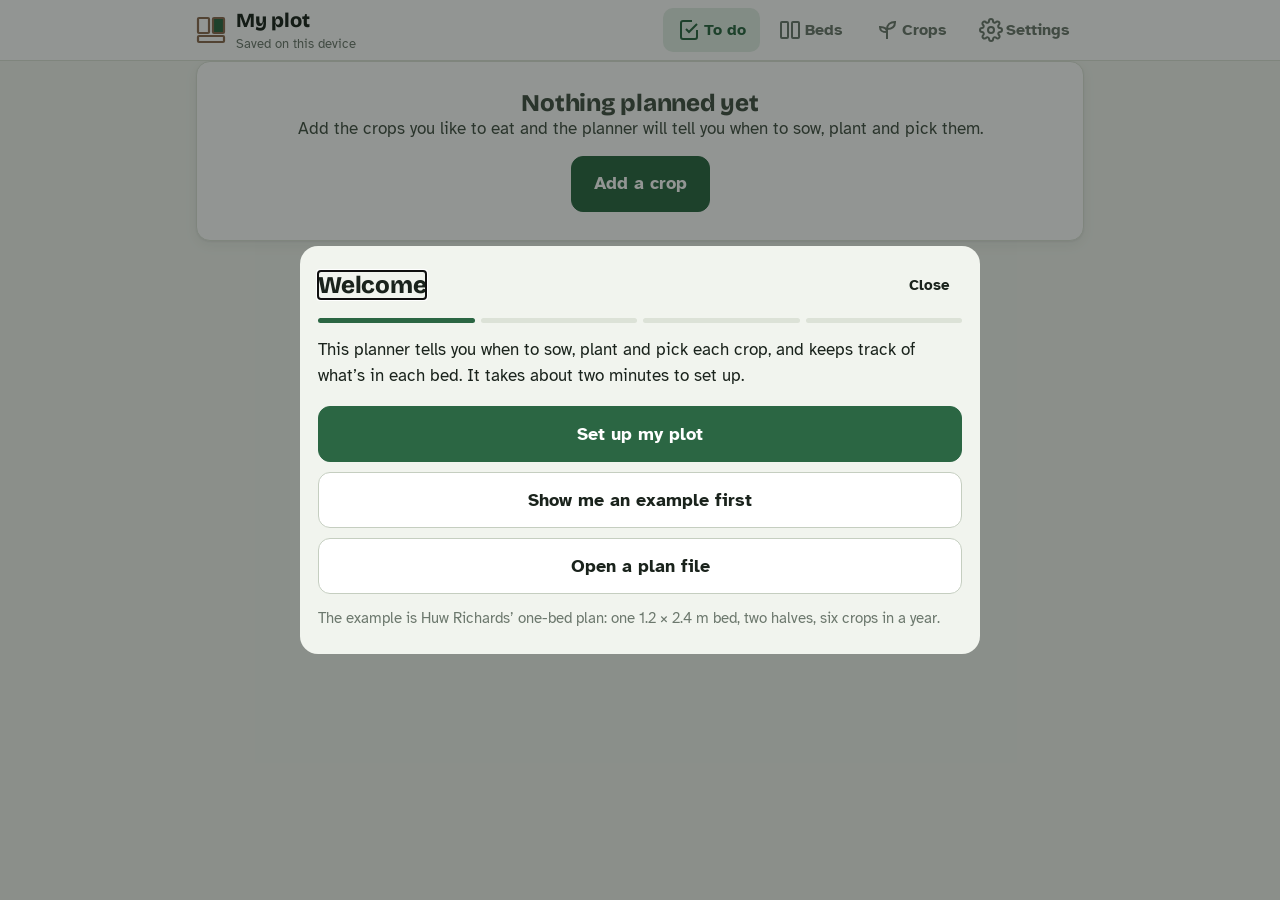
==== index.html @ 3b93f51f "Add the allotment planner site Simple planner (index.html), advanced planner in full/, crop guide fr" ====
<!doctype html>
<html lang="en">
<head>
<meta charset="utf-8">
<meta name="viewport" content="width=device-width,initial-scale=1,viewport-fit=cover">
<title>Allotment Planner</title>
<meta name="description" content="A simple planner for your allotment or veg beds: when to sow, plant and pick, using Huw Richards' and Real Seeds' sowing calendars.">
<meta name="theme-color" content="#2B6643">
<link rel="icon" href="favicon.svg">
<link rel="preload" href="fonts/atkinson-hyperlegible-latin-400-normal.woff2" as="font" type="font/woff2" crossorigin>
<link rel="stylesheet" href="style.css">
</head>
<body>
<header class="top">
  <div class="wrap">
    <div class="brand">
      <svg width="30" height="30" viewBox="0 0 30 30" aria-hidden="true"><rect x="2" y="3" width="11" height="15" rx="1" fill="none" stroke="#8A6A4F" stroke-width="2.2"/><rect x="17" y="3" width="11" height="15" rx="1" fill="#2B6643" stroke="#8A6A4F" stroke-width="2.2"/><rect x="2" y="21" width="26" height="6" rx="1" fill="none" stroke="#8A6A4F" stroke-width="2.2"/></svg>
      <div style="min-width:0"><b id="plan-name">Allotment Planner</b><div class="save-note" id="saved"></div></div>
    </div>
    <nav class="nav" aria-label="Main">
      <button data-view="todo"><svg viewBox="0 0 24 24" fill="none" stroke="currentColor" stroke-width="2" aria-hidden="true"><path d="M9 11l3 3 8-8"/><path d="M20 12v7a2 2 0 0 1-2 2H6a2 2 0 0 1-2-2V5a2 2 0 0 1 2-2h9"/></svg>To do</button>
      <button data-view="garden"><svg viewBox="0 0 24 24" fill="none" stroke="currentColor" stroke-width="2" aria-hidden="true"><rect x="3" y="4" width="7" height="16" rx="1"/><rect x="14" y="4" width="7" height="16" rx="1"/></svg>Beds</button>
      <button data-view="crops"><svg viewBox="0 0 24 24" fill="none" stroke="currentColor" stroke-width="2" aria-hidden="true"><path d="M12 21V11"/><path d="M12 11c0-4 3-7 8-7 0 5-3 7-8 7z"/><path d="M12 14c0-3-2-5-7-5 0 4 2 5 7 5z"/></svg>Crops</button>
      <button data-view="more"><svg viewBox="0 0 24 24" fill="none" stroke="currentColor" stroke-width="2" aria-hidden="true"><circle cx="12" cy="12" r="3"/><path d="M19.4 15a1.7 1.7 0 0 0 .3 1.8l.1.1a2 2 0 1 1-2.8 2.8l-.1-.1a1.7 1.7 0 0 0-1.8-.3 1.7 1.7 0 0 0-1 1.5V21a2 2 0 1 1-4 0v-.1a1.7 1.7 0 0 0-1.1-1.5 1.7 1.7 0 0 0-1.8.3l-.1.1a2 2 0 1 1-2.8-2.8l.1-.1a1.7 1.7 0 0 0 .3-1.8 1.7 1.7 0 0 0-1.5-1H3a2 2 0 1 1 0-4h.1a1.7 1.7 0 0 0 1.5-1.1 1.7 1.7 0 0 0-.3-1.8l-.1-.1a2 2 0 1 1 2.8-2.8l.1.1a1.7 1.7 0 0 0 1.8.3H9a1.7 1.7 0 0 0 1-1.5V3a2 2 0 1 1 4 0v.1a1.7 1.7 0 0 0 1 1.5 1.7 1.7 0 0 0 1.8-.3l.1-.1a2 2 0 1 1 2.8 2.8l-.1.1a1.7 1.7 0 0 0-.3 1.8V9a1.7 1.7 0 0 0 1.5 1H21a2 2 0 1 1 0 4h-.1a1.7 1.7 0 0 0-1.5 1z"/></svg>Settings</button>
    </nav>
  </div>
</header>
<div class="wrap"><p class="note warn" id="link-banner" hidden style="margin-top:14px">Your linked plan file needs permission again. <button class="btn small" data-act="reconnect">Reconnect</button></p></div>
<main class="wrap" id="main"><noscript>This planner needs JavaScript switched on.</noscript></main>
<script src="data/crops.js"></script>
<script src="data/realseeds.js"></script>
<script src="app.js"></script>
</body>
</html>
---- style.css ----
@font-face{font-family:"Atkinson Hyperlegible";font-weight:400;font-display:swap;src:url(fonts/atkinson-hyperlegible-latin-400-normal.woff2) format("woff2")}
@font-face{font-family:"Atkinson Hyperlegible";font-weight:700;font-display:swap;src:url(fonts/atkinson-hyperlegible-latin-700-normal.woff2) format("woff2")}
@font-face{font-family:"Bricolage Grotesque";font-weight:800;font-display:swap;src:url(fonts/bricolage-grotesque-latin-800-normal.woff2) format("woff2")}
@font-face{font-family:"IBM Plex Mono";font-weight:500;font-display:swap;src:url(fonts/ibm-plex-mono-latin-500-normal.woff2) format("woff2")}
:root{
  --paper:#F1F4EE;--sheet:#FFFFFF;--sheet-2:#F7F9F5;--ink:#1A231C;--ink-2:#435044;--ink-3:#6C786D;--rule:#DCE2D7;--rule-2:#C5CEC0;
  --leaf:#2B6643;--leaf-2:#235538;--leaf-soft:#E2EEE5;--leaf-ink:#FFFFFF;--timber:#8A6A4F;--soil:#ECE7DE;
  --warn:#8A5A00;--warn-soft:#FBF1D9;--alert:#AD3424;--alert-soft:#F8E3DF;--frost:#2A6A96;--frost-soft:#E2EEF6;
  --f-display:"Bricolage Grotesque","Avenir Next",system-ui,sans-serif;--f-body:"Atkinson Hyperlegible",system-ui,-apple-system,"Segoe UI",sans-serif;--f-mono:"IBM Plex Mono",ui-monospace,Menlo,monospace;
  --r:14px;--shadow:0 1px 2px rgba(26,35,28,.06),0 4px 14px rgba(26,35,28,.06);
  --fam-potatoes:#DDB872;--fam-legumes:#8DC28B;--fam-brassicas:#86B9C3;--fam-roots:#EE9F6A;--fam-alliums:#CBB0E0;--fam-cucurbits:#F1CA57;--fam-solanaceae:#E88A7E;--fam-salads:#C6E197;--fam-herbs:#7DCAB0;--fam-other:#C4BDB2;
}
@media (prefers-color-scheme:dark){:root:not([data-theme="light"]){
  --paper:#121813;--sheet:#1A211C;--sheet-2:#202922;--ink:#E8EEE7;--ink-2:#BAC6BA;--ink-3:#8E9C8F;--rule:#2E3830;--rule-2:#3C483E;
  --leaf:#7CC796;--leaf-2:#98D6AC;--leaf-soft:#20392A;--leaf-ink:#0E1A12;--timber:#B8967A;--soil:#2A2621;
  --warn:#E5B85A;--warn-soft:#3A2F17;--alert:#F08C7C;--alert-soft:#3D221D;--frost:#8EC2E8;--frost-soft:#1B2C38;
  --shadow:0 1px 2px rgba(0,0,0,.3);
}}
*{box-sizing:border-box}
[hidden]{display:none !important}
html{-webkit-text-size-adjust:100%}
body{margin:0;background:var(--paper);color:var(--ink);font:17px/1.5 var(--f-body);padding-bottom:calc(84px + env(safe-area-inset-bottom))}
h1,h2,h3{font-family:var(--f-display);font-weight:800;line-height:1.1;margin:0;letter-spacing:-.01em}
h1{font-size:clamp(28px,6vw,40px)}h2{font-size:24px}h3{font-size:19px}
p{margin:0}
a{color:var(--leaf)}
button,input,select,textarea{font:inherit;color:inherit}
.wrap{max-width:920px;margin:0 auto;padding:0 16px}
.muted{color:var(--ink-3)}.small{font-size:14.5px}.mono{font-family:var(--f-mono);font-size:.88em}

/* header & navigation */
.top{background:var(--sheet);border-bottom:1px solid var(--rule);position:sticky;top:0;z-index:20}
.top .wrap{display:flex;align-items:center;gap:12px;min-height:60px}
.brand{display:flex;align-items:center;gap:10px;min-width:0;flex:1}
.brand b{font-family:var(--f-display);font-size:20px;white-space:nowrap;overflow:hidden;text-overflow:ellipsis}
.nav{position:fixed;left:0;right:0;bottom:0;z-index:30;background:var(--sheet);border-top:1px solid var(--rule);display:flex;justify-content:center;padding-bottom:env(safe-area-inset-bottom)}
.nav button{flex:1;max-width:180px;appearance:none;border:0;background:none;padding:10px 4px 12px;display:flex;flex-direction:column;align-items:center;gap:3px;font-size:14px;font-weight:700;color:var(--ink-3);cursor:pointer;min-height:64px}
.nav button svg{width:24px;height:24px}
.nav button[aria-current="page"]{color:var(--leaf)}
@media (min-width:760px){
  body{padding-bottom:40px}
  .nav{position:static;border:0;background:none;padding:0;justify-content:flex-end;gap:4px}
  .nav button{flex:none;flex-direction:row;min-height:44px;padding:8px 14px;border-radius:10px;font-size:15.5px}
  .nav button[aria-current="page"]{background:var(--leaf-soft)}
  .top .nav{display:flex}
}
.save-note{font-size:13px;color:var(--ink-3);white-space:nowrap}

/* buttons & fields */
.btn{appearance:none;display:inline-flex;align-items:center;justify-content:center;gap:8px;min-height:46px;padding:10px 18px;border-radius:12px;border:1px solid var(--rule-2);background:var(--sheet);font-weight:700;cursor:pointer;text-decoration:none;color:var(--ink)}
.btn:hover{border-color:var(--ink-3)}
.btn.primary{background:var(--leaf);border-color:var(--leaf);color:var(--leaf-ink)}
.btn.primary:hover{background:var(--leaf-2)}
.btn.big{min-height:56px;font-size:18px;padding:12px 22px}
.btn.small{min-height:38px;padding:6px 12px;font-size:15px}
.btn.ghost{border-color:transparent;background:none}
.btn.danger{color:var(--alert)}
.btn:focus-visible,.chip:focus-visible,.tile:focus-visible,.nav button:focus-visible,.job input:focus-visible{outline:3px solid var(--frost);outline-offset:2px}
.row{display:flex;gap:10px;flex-wrap:wrap;align-items:center}
.field{display:flex;flex-direction:column;gap:6px;margin-bottom:14px}
.field>label,.label{font-weight:700;font-size:15px;color:var(--ink-2)}
input[type=text],input[type=number],input[type=date],input[type=search],select{min-height:48px;padding:10px 12px;border:1px solid var(--rule-2);border-radius:10px;background:var(--sheet);width:100%}
.grid2{display:grid;grid-template-columns:repeat(2,minmax(0,1fr));gap:12px}
.grid3{display:grid;grid-template-columns:repeat(3,minmax(0,1fr));gap:10px}
@media (max-width:520px){.grid2{grid-template-columns:minmax(0,1fr)}}
.chips{display:flex;flex-wrap:wrap;gap:8px}
.chip{appearance:none;border:1px solid var(--rule-2);background:var(--sheet);border-radius:999px;padding:8px 14px;min-height:42px;cursor:pointer;font-weight:700;font-size:15px;display:inline-flex;align-items:center;gap:6px}
.chip small{font-weight:400;color:var(--ink-3)}
.chip[aria-pressed="true"]{background:var(--leaf);border-color:var(--leaf);color:var(--leaf-ink)}
.chip[aria-pressed="true"] small{color:inherit;opacity:.85}
.scroll-x{display:flex;gap:8px;overflow-x:auto;padding-bottom:4px;scrollbar-width:none}.scroll-x::-webkit-scrollbar{display:none}.scroll-x .chip{flex:none}

/* cards */
main{padding-top:22px}
.card{background:var(--sheet);border:1px solid var(--rule);border-radius:var(--r);padding:18px;box-shadow:var(--shadow);margin-bottom:16px}
.card-h{display:flex;justify-content:space-between;align-items:baseline;gap:10px;flex-wrap:wrap;margin-bottom:10px}
.hero{display:flex;justify-content:space-between;gap:12px;align-items:flex-end;flex-wrap:wrap;margin-bottom:18px}
.eyebrow{font-family:var(--f-mono);font-size:12.5px;letter-spacing:.08em;text-transform:uppercase;color:var(--ink-3);margin-bottom:6px}
.note{padding:12px 14px;border-radius:12px;background:var(--leaf-soft);font-size:15.5px}
.note.warn{background:var(--warn-soft)}
.note.frost{background:var(--frost-soft)}
.empty{text-align:center;padding:28px 12px;color:var(--ink-2)}
.empty .btn{margin-top:14px}

/* jobs */
.jobs{list-style:none;margin:0;padding:0}
.job{display:flex;gap:14px;align-items:flex-start;padding:12px 0;border-top:1px solid var(--rule)}
.job:first-child{border-top:0}
.job input{width:28px;height:28px;flex:none;margin-top:1px;accent-color:var(--leaf)}
.job label{flex:1;min-width:0;cursor:pointer}
.job b{display:block;font-size:17.5px}
.job .meta{display:block;font-size:14.5px;color:var(--ink-2)}
.job.done b{text-decoration:line-through;color:var(--ink-3)}
.kind{display:inline-block;font-family:var(--f-mono);font-size:11.5px;letter-spacing:.06em;text-transform:uppercase;padding:2px 7px;border-radius:6px;margin-right:6px;vertical-align:2px;background:var(--sheet-2);border:1px solid var(--rule)}
.kind.sow{background:var(--leaf-soft);border-color:transparent;color:var(--leaf)}
.kind.plant{background:var(--frost-soft);border-color:transparent;color:var(--frost)}
.kind.harvest{background:var(--warn-soft);border-color:transparent;color:var(--warn)}
.week-h{font-family:var(--f-mono);font-size:13px;letter-spacing:.06em;text-transform:uppercase;color:var(--ink-3);margin:16px 0 2px}

/* garden */
.beds{display:grid;grid-template-columns:repeat(auto-fill,minmax(260px,1fr));gap:16px}
.bed{background:var(--sheet);border:1px solid var(--rule);border-radius:var(--r);padding:14px;box-shadow:var(--shadow)}
.bed-h{display:flex;justify-content:space-between;align-items:baseline;margin-bottom:10px;gap:8px}
.plot{display:flex;gap:4px;border:4px solid var(--timber);border-radius:6px;background:var(--soil);padding:4px;min-height:120px}
.part{flex:1;appearance:none;border:0;border-radius:4px;padding:8px 6px;cursor:pointer;display:flex;flex-direction:column;justify-content:center;align-items:center;text-align:center;gap:2px;background:transparent;color:var(--ink);min-width:0;font-size:14.5px;line-height:1.2}
.part.free{border:2px dashed var(--rule-2);color:var(--ink-3)}
.part b{font-size:15px;overflow-wrap:break-word;hyphens:auto;max-width:100%}
.plot.many .part{padding:6px 2px}.plot.many .part b{font-size:12px}.plot.many .part small{display:none}
.part .letter{font-family:var(--f-mono);font-size:11px;opacity:.75}
.part.picking{background-image:repeating-linear-gradient(45deg,transparent 0 6px,rgba(26,35,28,.14) 6px 8px)}
.part:not(.free){color:#16201A}
.strip{margin-top:10px;display:grid;gap:4px}
.strip-row{display:grid;grid-template-columns:18px 1fr;gap:6px;align-items:center}
.strip-row span{font-family:var(--f-mono);font-size:11px;color:var(--ink-3)}
.track{position:relative;height:18px;background:var(--sheet-2);border-radius:4px;overflow:hidden}
.track i{position:absolute;top:0;bottom:0;border-radius:3px}
.track .now{position:absolute;top:-2px;bottom:-2px;width:2px;background:var(--alert)}
.months{display:grid;grid-template-columns:repeat(15,1fr);margin-left:24px;font-family:var(--f-mono);font-size:10px;color:var(--ink-3)}
.fam-potatoes{background:var(--fam-potatoes)}.fam-legumes{background:var(--fam-legumes)}.fam-brassicas{background:var(--fam-brassicas)}.fam-roots{background:var(--fam-roots)}.fam-alliums{background:var(--fam-alliums)}.fam-cucurbits{background:var(--fam-cucurbits)}.fam-solanaceae{background:var(--fam-solanaceae)}.fam-salads{background:var(--fam-salads)}.fam-herbs{background:var(--fam-herbs)}.fam-other{background:var(--fam-other)}
.dot{display:inline-block;width:12px;height:12px;border-radius:50%;margin-right:6px;vertical-align:-1px}

/* crops list */
.plist{list-style:none;padding:0;margin:0;display:grid;gap:10px}
.pcard{appearance:none;width:100%;text-align:left;background:var(--sheet);border:1px solid var(--rule);border-left:6px solid var(--fam,var(--rule));border-radius:12px;padding:12px 14px;cursor:pointer;display:block}
.pcard:hover{border-color:var(--ink-3);border-left-color:var(--fam,var(--rule))}
.pcard b{font-size:17px}
.pcard .when{font-family:var(--f-mono);font-size:13px;color:var(--ink-2);display:block;margin-top:4px}
.flag{display:inline-block;font-size:12.5px;font-weight:700;padding:1px 8px;border-radius:999px;background:var(--warn-soft);color:var(--warn);margin-left:6px}
.flag.bad{background:var(--alert-soft);color:var(--alert)}

/* crop picker */
.tiles{display:grid;grid-template-columns:repeat(auto-fill,minmax(150px,1fr));gap:8px}
.tile{appearance:none;text-align:left;background:var(--sheet);border:1px solid var(--rule-2);border-radius:12px;padding:10px 12px;cursor:pointer;min-height:58px;display:flex;align-items:center;gap:8px;font-weight:700;font-size:15.5px;line-height:1.2}
.tile[aria-pressed="true"]{border-color:var(--leaf);box-shadow:inset 0 0 0 2px var(--leaf);background:var(--leaf-soft)}
.tile .dot{flex:none;margin:0}

/* sowing calendar strip */
.cal{display:grid;grid-template-columns:92px repeat(12,1fr);gap:2px;font-size:12px;align-items:center}
.cal .m{text-align:center;font-family:var(--f-mono);color:var(--ink-3);font-size:11px}
.cal .src{font-weight:700;color:var(--ink-2);font-size:12.5px;line-height:1.1}
.cal .c{height:20px;border-radius:3px;background:var(--sheet-2);display:grid;grid-template-columns:1fr 1fr;overflow:hidden}
.cal .c i{display:block}
.cal i.s{background:#4FBF6A}.cal i.sc{background:#2B6643}.cal i.sm{background:#BCE6C6}.cal i.h{background:#4FA8D8}.cal i.hm{background:#BEDDF0}
.legend{display:flex;flex-wrap:wrap;gap:6px 14px;font-size:13px;color:var(--ink-2);margin-top:8px}
.legend i{display:inline-block;width:14px;height:10px;border-radius:2px;margin-right:5px}
.vlist{list-style:none;padding:0;margin:0;max-height:260px;overflow:auto;border:1px solid var(--rule);border-radius:10px}
.vlist li{padding:8px 12px;border-top:1px solid var(--rule);display:flex;justify-content:space-between;gap:10px;font-size:15px}
.vlist li:first-child{border-top:0}
.vlist label{display:flex;gap:8px;align-items:center;cursor:pointer;flex:1}

/* sheet (dialog) */
.sheet-wrap{position:fixed;inset:0;z-index:50;display:flex;align-items:flex-end;justify-content:center}
.scrim{position:absolute;inset:0;background:rgba(14,20,16,.45)}
.sheet{position:relative;background:var(--paper);width:min(680px,100%);max-height:92vh;overflow:auto;border-radius:18px 18px 0 0;padding:20px 18px calc(24px + env(safe-area-inset-bottom))}
@media (min-width:760px){.sheet-wrap{align-items:center}.sheet{border-radius:18px;max-height:88vh}}
.sheet-h{display:flex;justify-content:space-between;align-items:center;gap:10px;margin-bottom:14px}
.sheet .foot{display:flex;gap:10px;flex-wrap:wrap;justify-content:flex-end;margin-top:18px;position:sticky;bottom:-24px;background:var(--paper);padding:12px 0 4px}
.steps{display:flex;gap:6px;margin-bottom:14px}.steps i{flex:1;height:5px;border-radius:3px;background:var(--rule)}.steps i.on{background:var(--leaf)}
.dates{display:grid;grid-template-columns:repeat(4,minmax(0,1fr));gap:8px;margin:10px 0}
.dates div{background:var(--sheet);border:1px solid var(--rule);border-radius:10px;padding:8px 10px}
.dates small{display:block;color:var(--ink-3);font-size:12.5px}
.dates b{font-family:var(--f-mono);font-size:14px;font-weight:500}
@media (max-width:520px){.dates{grid-template-columns:repeat(2,minmax(0,1fr))}}
.toast{position:fixed;left:50%;transform:translateX(-50%);bottom:calc(92px + env(safe-area-inset-bottom));z-index:60;background:var(--ink);color:var(--paper);padding:12px 16px;border-radius:12px;display:flex;gap:12px;align-items:center;max-width:calc(100% - 32px);box-shadow:var(--shadow)}
.toast button{appearance:none;background:none;border:0;color:inherit;font-weight:700;text-decoration:underline;cursor:pointer}
@media (min-width:760px){.toast{bottom:24px}}
.region-list{display:grid;gap:8px}
.region-list .chip{border-radius:12px;justify-content:space-between;width:100%;min-height:52px}
.bed-edit{display:grid;grid-template-columns:minmax(0,1.3fr) minmax(0,.7fr) minmax(0,.7fr) minmax(0,.9fr) minmax(0,1.1fr) auto;gap:8px;align-items:end;margin-bottom:10px}
.bed-edit .field{margin:0}
@media (max-width:560px){.bed-edit{grid-template-columns:1fr 1fr;border-bottom:1px solid var(--rule);padding-bottom:10px}}
.sr{position:absolute;width:1px;height:1px;overflow:hidden;clip:rect(0 0 0 0)}
@media print{.top,.nav,.toast,.no-print{display:none !important}body{background:#fff;padding:0}.card,.bed{box-shadow:none;break-inside:avoid}}
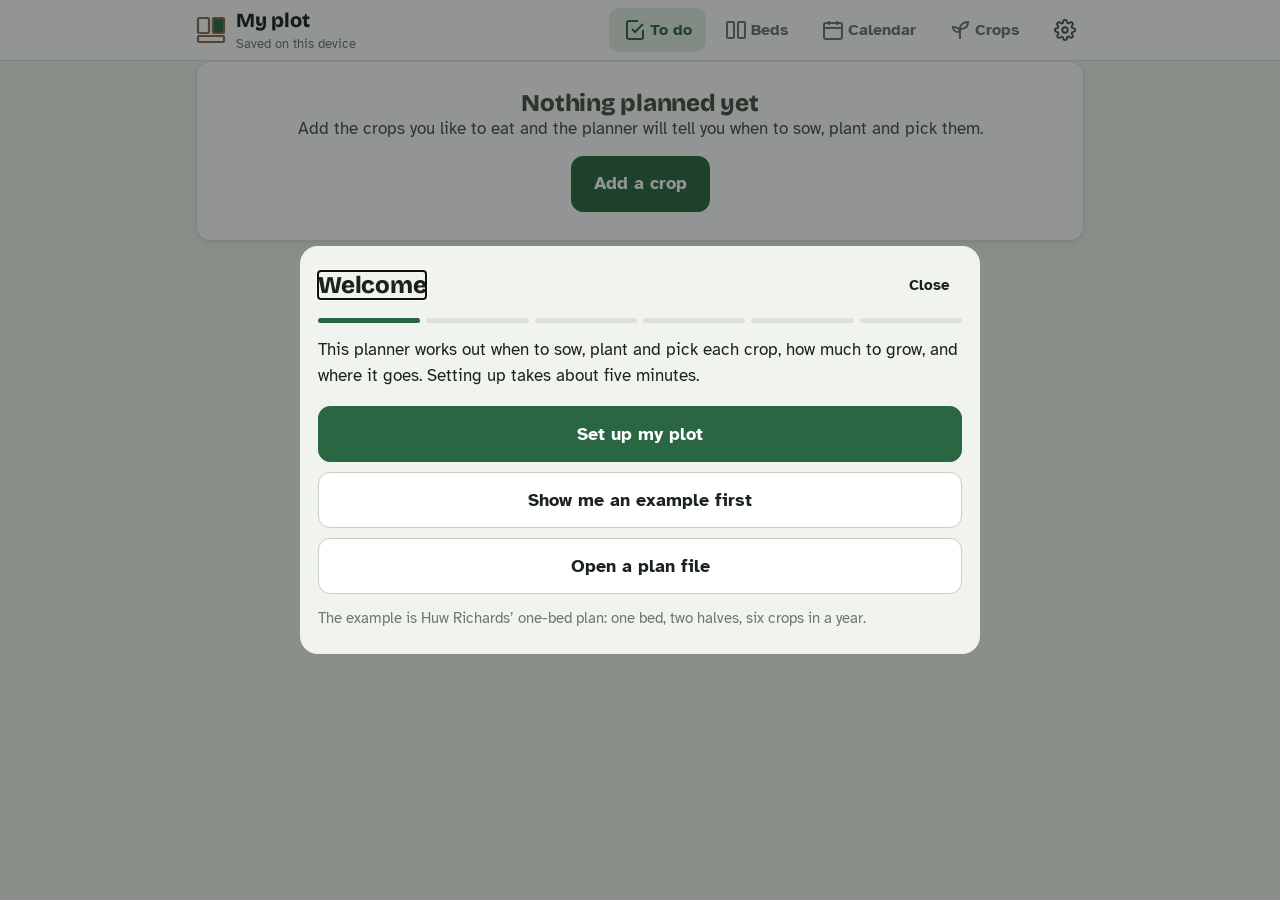
==== commit 33b20d00: "Sections and beds, easy-first crop picker, how-much step, succession sowing, printable calendar - Be" ====
--- a/index.html
+++ b/index.html
@@ -20,9 +20,11 @@
     <nav class="nav" aria-label="Main">
       <button data-view="todo"><svg viewBox="0 0 24 24" fill="none" stroke="currentColor" stroke-width="2" aria-hidden="true"><path d="M9 11l3 3 8-8"/><path d="M20 12v7a2 2 0 0 1-2 2H6a2 2 0 0 1-2-2V5a2 2 0 0 1 2-2h9"/></svg>To do</button>
       <button data-view="garden"><svg viewBox="0 0 24 24" fill="none" stroke="currentColor" stroke-width="2" aria-hidden="true"><rect x="3" y="4" width="7" height="16" rx="1"/><rect x="14" y="4" width="7" height="16" rx="1"/></svg>Beds</button>
-      <button data-view="crops"><svg viewBox="0 0 24 24" fill="none" stroke="currentColor" stroke-width="2" aria-hidden="true"><path d="M12 21V11"/><path d="M12 11c0-4 3-7 8-7 0 5-3 7-8 7z"/><path d="M12 14c0-3-2-5-7-5 0 4 2 5 7 5z"/></svg>Crops</button>
-      <button data-view="more"><svg viewBox="0 0 24 24" fill="none" stroke="currentColor" stroke-width="2" aria-hidden="true"><circle cx="12" cy="12" r="3"/><path d="M19.4 15a1.7 1.7 0 0 0 .3 1.8l.1.1a2 2 0 1 1-2.8 2.8l-.1-.1a1.7 1.7 0 0 0-1.8-.3 1.7 1.7 0 0 0-1 1.5V21a2 2 0 1 1-4 0v-.1a1.7 1.7 0 0 0-1.1-1.5 1.7 1.7 0 0 0-1.8.3l-.1.1a2 2 0 1 1-2.8-2.8l.1-.1a1.7 1.7 0 0 0 .3-1.8 1.7 1.7 0 0 0-1.5-1H3a2 2 0 1 1 0-4h.1a1.7 1.7 0 0 0 1.5-1.1 1.7 1.7 0 0 0-.3-1.8l-.1-.1a2 2 0 1 1 2.8-2.8l.1.1a1.7 1.7 0 0 0 1.8.3H9a1.7 1.7 0 0 0 1-1.5V3a2 2 0 1 1 4 0v.1a1.7 1.7 0 0 0 1 1.5 1.7 1.7 0 0 0 1.8-.3l.1-.1a2 2 0 1 1 2.8 2.8l-.1.1a1.7 1.7 0 0 0-.3 1.8V9a1.7 1.7 0 0 0 1.5 1H21a2 2 0 1 1 0 4h-.1a1.7 1.7 0 0 0-1.5 1z"/></svg>Settings</button>
+      
+      <button data-view="cal"><svg viewBox="0 0 24 24" fill="none" stroke="currentColor" stroke-width="2" aria-hidden="true"><rect x="3" y="5" width="18" height="16" rx="2"/><path d="M3 10h18M8 3v4M16 3v4"/></svg>Calendar</button>
+    <button data-view="crops"><svg viewBox="0 0 24 24" fill="none" stroke="currentColor" stroke-width="2" aria-hidden="true"><path d="M12 21V11"/><path d="M12 11c0-4 3-7 8-7 0 5-3 7-8 7z"/><path d="M12 14c0-3-2-5-7-5 0 4 2 5 7 5z"/></svg>Crops</button>
     </nav>
+    <button id="gear" class="gear" data-view="more" aria-label="Settings" title="Settings"><svg viewBox="0 0 24 24" fill="none" stroke="currentColor" stroke-width="2" aria-hidden="true"><circle cx="12" cy="12" r="3"/><path d="M19.4 15a1.7 1.7 0 0 0 .3 1.8l.1.1a2 2 0 1 1-2.8 2.8l-.1-.1a1.7 1.7 0 0 0-1.8-.3 1.7 1.7 0 0 0-1 1.5V21a2 2 0 1 1-4 0v-.1a1.7 1.7 0 0 0-1.1-1.5 1.7 1.7 0 0 0-1.8.3l-.1.1a2 2 0 1 1-2.8-2.8l.1-.1a1.7 1.7 0 0 0 .3-1.8 1.7 1.7 0 0 0-1.5-1H3a2 2 0 1 1 0-4h.1a1.7 1.7 0 0 0 1.5-1.1 1.7 1.7 0 0 0-.3-1.8l-.1-.1a2 2 0 1 1 2.8-2.8l.1.1a1.7 1.7 0 0 0 1.8.3H9a1.7 1.7 0 0 0 1-1.5V3a2 2 0 1 1 4 0v.1a1.7 1.7 0 0 0 1 1.5 1.7 1.7 0 0 0 1.8-.3l.1-.1a2 2 0 1 1 2.8 2.8l-.1.1a1.7 1.7 0 0 0-.3 1.8V9a1.7 1.7 0 0 0 1.5 1H21a2 2 0 1 1 0 4h-.1a1.7 1.7 0 0 0-1.5 1z"/></svg></button>
   </div>
 </header>
 <div class="wrap"><p class="note warn" id="link-banner" hidden style="margin-top:14px">Your linked plan file needs permission again. <button class="btn small" data-act="reconnect">Reconnect</button></p></div>
--- a/style.css
+++ b/style.css
@@ -171,3 +171,45 @@
 @media (max-width:560px){.bed-edit{grid-template-columns:1fr 1fr;border-bottom:1px solid var(--rule);padding-bottom:10px}}
 .sr{position:absolute;width:1px;height:1px;overflow:hidden;clip:rect(0 0 0 0)}
 @media print{.top,.nav,.toast,.no-print{display:none !important}body{background:#fff;padding:0}.card,.bed{box-shadow:none;break-inside:avoid}}
+/* v2: header gear, sections, levels, amounts, year calendar */
+.top .wrap{position:relative}
+.gear{background:none;border:0;color:var(--ink-2);padding:8px;border-radius:10px;cursor:pointer;display:grid;place-items:center}
+.gear svg{width:22px;height:22px}.gear[aria-current="page"]{color:var(--leaf);background:var(--sheet-2)}
+.section-h{font-size:18px;margin:18px 0 8px}
+.level{margin:16px 0}.level h3{font-size:16px}
+.picked{display:grid;gap:8px}
+.pick-row{display:flex;flex-wrap:wrap;gap:8px;align-items:center;padding:8px 10px;border:1px solid var(--rule);border-radius:10px}
+.pick-row b{min-width:110px}.pick-row select{flex:1;min-width:160px}.pick-row input{flex:1 1 100%}
+.amount{display:grid;gap:10px;margin:8px 0}.amount .chips{margin-top:4px}
+.amount-card{padding:14px}.amount-out{font-weight:600;margin:6px 0 4px}
+.section-card{padding:14px}.sec-top{display:flex;gap:10px;align-items:flex-end}
+.bed-list{display:grid;gap:6px;margin:12px 0}
+.bed-row{display:flex;flex-wrap:wrap;gap:6px;align-items:center;padding:6px 8px;border:1px solid var(--rule);border-radius:10px}
+.bed-row .bn{width:70px;font-weight:700}.bed-row .dim{display:flex;align-items:center;gap:4px;font-size:14px}
+.bed-row .dim input{width:64px}.bed-row select{width:auto}
+.rev-bed{display:flex;flex-wrap:wrap;gap:6px 12px;align-items:baseline;padding:8px 0;border-top:1px solid var(--rule)}
+.rev-bed>b{min-width:44px}.rev-item{display:inline-flex;gap:5px;align-items:center;font-size:14px}
+.cal-card{padding:12px}.cal-wrap{overflow-x:auto}
+table.year{border-collapse:collapse;width:100%;min-width:720px;font-size:12px}
+table.year th,table.year td{border:1px solid var(--rule);padding:0}
+table.year thead th{font-family:var(--f-mono);font-weight:400;color:var(--ink-3);padding:3px 0;text-align:center}
+table.year tbody th{text-align:left;padding:4px 6px;font-weight:700;white-space:nowrap;min-width:130px}
+table.year tbody th small{font-weight:400;color:var(--ink-3)}
+table.year tbody th .where{display:block;font-size:10.5px}
+table.year td{width:3.2%;height:24px;text-align:center;font-weight:700;font-size:10px;color:#fff}
+table.year td.g{background:#D7EBD9}table.year td.h{background:#F2B25C}
+table.year td.s{background:#3E9A5A}table.year td.p{background:#3F86C6}
+table.year tbody tr{cursor:pointer}table.year tbody tr:hover th{background:var(--sheet-2)}
+.legend .lg{display:inline-block;width:14px;height:12px;border-radius:2px;vertical-align:middle;margin-right:4px}
+.lg.s{background:#3E9A5A}.lg.p{background:#3F86C6}.lg.g{background:#D7EBD9}.lg.h{background:#F2B25C}
+.months-list{display:grid;gap:12px;grid-template-columns:repeat(auto-fill,minmax(230px,1fr));margin-top:14px}
+.mcard{padding:12px}.mcard ul{list-style:none;padding:0;margin:6px 0 0;display:grid;gap:5px;font-size:14px}
+@media print{
+  @page{size:A4 landscape;margin:10mm}
+  .gear,.sheet-wrap,#link-banner{display:none !important}
+  table.year{min-width:0;font-size:9px}table.year td{height:15px}
+  table.year td,table.year th{-webkit-print-color-adjust:exact;print-color-adjust:exact}
+  .lg,.track i,.part{-webkit-print-color-adjust:exact;print-color-adjust:exact}
+  .months-list{grid-template-columns:repeat(4,1fr);gap:6px}.mcard{padding:6px;font-size:11px}
+  .cal-wrap{overflow:visible}
+}
